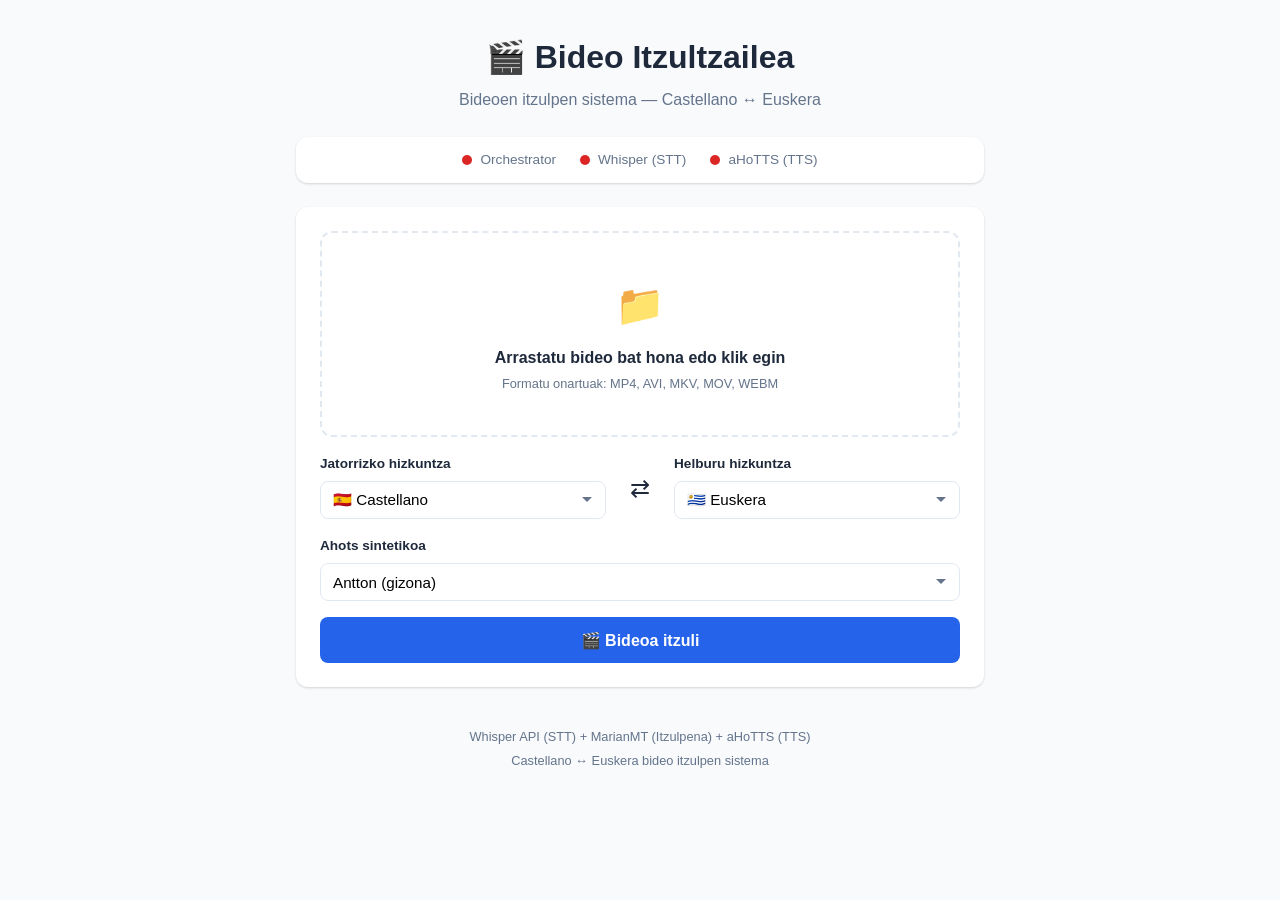
==== app/templates/index.html @ 9e3d77a4 "Bideo Itzultzailearen clona" ====
<!DOCTYPE html>
<html lang="eu">
<head>
    <meta charset="UTF-8">
    <meta name="viewport" content="width=device-width, initial-scale=1.0">
    <title>Bideo Itzultzailea - Video Translator</title>
    <link rel="stylesheet" href="/static/css/style.css">
</head>
<body>
    <div class="container">
        <!-- Header -->
        <header class="header">
            <h1>🎬 Bideo Itzultzailea</h1>
            <p class="subtitle">Bideoen itzulpen sistema — Castellano ↔ Euskera</p>
        </header>

        <!-- Service Status -->
        <div class="status-bar" id="statusBar">
            <div class="status-item">
                <span class="status-dot" id="statusOrchestrator"></span>
                <span>Orchestrator</span>
            </div>
            <div class="status-item">
                <span class="status-dot" id="statusWhisper"></span>
                <span>Whisper (STT)</span>
            </div>
            <div class="status-item">
                <span class="status-dot" id="statusAhotts"></span>
                <span>aHoTTS (TTS)</span>
            </div>
        </div>

        <!-- Main Form -->
        <div class="card">
            <form id="translateForm">
                <!-- File Upload -->
                <div class="upload-area" id="uploadArea">
                    <div class="upload-icon">📁</div>
                    <p class="upload-text">Arrastatu bideo bat hona edo klik egin</p>
                    <p class="upload-hint">Formatu onartuak: MP4, AVI, MKV, MOV, WEBM</p>
                    <input type="file" id="videoFile" accept="video/*" hidden>
                </div>

                <div class="file-info" id="fileInfo" style="display: none;">
                    <span class="file-name" id="fileName"></span>
                    <button type="button" class="btn-remove" id="removeFile">✕</button>
                </div>

                <!-- Video Preview -->
                <div class="preview-container" id="previewContainer" style="display: none;">
                    <video id="videoPreview" controls></video>
                </div>

                <!-- Language Selection -->
                <div class="form-row">
                    <div class="form-group">
                        <label for="sourceLang">Jatorrizko hizkuntza</label>
                        <select id="sourceLang" required>
                            <option value="es">🇪🇸 Castellano</option>
                            <option value="eu">🇺🇾 Euskera</option>
                        </select>
                    </div>

                    <div class="swap-btn" id="swapLangs" title="Hizkuntzak trukatu">
                        ⇄
                    </div>

                    <div class="form-group">
                        <label for="targetLang">Helburu hizkuntza</label>
                        <select id="targetLang" required>
                            <option value="eu">🇺🇾 Euskera</option>
                            <option value="es">🇪🇸 Castellano</option>
                        </select>
                    </div>
                </div>

                <!-- Voice Selection -->
                <div class="form-group">
                    <label for="voice">Ahots sintetikoa</label>
                    <select id="voice" required>
                        <option value="" disabled>Ahotsak kargatzen...</option>
                    </select>
                </div>

                <!-- Submit -->
                <button type="submit" class="btn-primary" id="submitBtn">
                    🎬 Bideoa itzuli
                </button>
            </form>
        </div>

        <!-- Progress -->
        <div class="card progress-card" id="progressCard" style="display: none;">
            <h3>Itzulpen prozesua</h3>
            <div class="progress-bar-container">
                <div class="progress-bar" id="progressBar"></div>
            </div>
            <p class="progress-text" id="progressText">Hasieratzen...</p>
            <div class="progress-steps">
                <div class="step" id="step-upload" data-step="uploading">
                    <div class="step-icon">📤</div>
                    <span>Igoera</span>
                </div>
                <div class="step" id="step-extract" data-step="extracting_audio">
                    <div class="step-icon">🎵</div>
                    <span>Audioa</span>
                </div>
                <div class="step" id="step-transcribe" data-step="transcribing">
                    <div class="step-icon">📝</div>
                    <span>Transkripzioa</span>
                </div>
                <div class="step" id="step-translate" data-step="translating">
                    <div class="step-icon">🔄</div>
                    <span>Itzulpena</span>
                </div>
                <div class="step" id="step-synthesize" data-step="synthesizing">
                    <div class="step-icon">🗣️</div>
                    <span>Sintesia</span>
                </div>
                <div class="step" id="step-combine" data-step="combining">
                    <div class="step-icon">🔗</div>
                    <span>Konbinazioa</span>
                </div>
                <div class="step" id="step-finalize" data-step="finalizing">
                    <div class="step-icon">✅</div>
                    <span>Amaiera</span>
                </div>
            </div>
        </div>

        <!-- Results -->
        <div class="card results-card" id="resultsCard" style="display: none;">
            <h3>Emaitza</h3>
            <div class="result-section">
                <h4>Jatorrizko testua (transkripzioa):</h4>
                <div class="text-box" id="originalText"></div>
            </div>
            <div class="result-section">
                <h4>Itzulitako testua:</h4>
                <div class="text-box" id="translatedText"></div>
            </div>
            <div class="result-actions">
                <a class="btn-primary btn-download" id="downloadBtn" href="#" download>
                    ⬇️ Itzulitako bideoa deskargatu
                </a>
                <button class="btn-secondary" id="newTranslation">
                    🔄 Itzulpen berria
                </button>
            </div>
        </div>

        <!-- Error -->
        <div class="card error-card" id="errorCard" style="display: none;">
            <h3>⚠️ Errorea</h3>
            <p id="errorText"></p>
            <button class="btn-secondary" id="retryBtn">Berriz saiatu</button>
        </div>

        <!-- Footer -->
        <footer class="footer">
            <p>Whisper API (STT) + MarianMT (Itzulpena) + aHoTTS (TTS)</p>
            <p>Castellano ↔ Euskera bideo itzulpen sistema</p>
        </footer>
    </div>

    <script src="/static/js/app.js"></script>
</body>
</html>
---- static/css/style.css ----
/* =============================================================================
   Bideo Itzultzailea - Styles
   ============================================================================= */

:root {
    --primary: #2563eb;
    --primary-dark: #1d4ed8;
    --primary-light: #dbeafe;
    --success: #16a34a;
    --error: #dc2626;
    --warning: #d97706;
    --bg: #f8fafc;
    --card-bg: #ffffff;
    --text: #1e293b;
    --text-secondary: #64748b;
    --border: #e2e8f0;
    --radius: 12px;
    --shadow: 0 1px 3px rgba(0,0,0,0.1), 0 1px 2px rgba(0,0,0,0.06);
    --shadow-lg: 0 10px 15px -3px rgba(0,0,0,0.1), 0 4px 6px -2px rgba(0,0,0,0.05);
}

* {
    margin: 0;
    padding: 0;
    box-sizing: border-box;
}

body {
    font-family: -apple-system, BlinkMacSystemFont, 'Segoe UI', Roboto, Oxygen, Ubuntu, sans-serif;
    background: var(--bg);
    color: var(--text);
    line-height: 1.6;
    min-height: 100vh;
}

.container {
    max-width: 720px;
    margin: 0 auto;
    padding: 2rem 1rem;
}

/* Header */
.header {
    text-align: center;
    margin-bottom: 1.5rem;
}

.header h1 {
    font-size: 2rem;
    font-weight: 700;
    margin-bottom: 0.25rem;
}

.subtitle {
    color: var(--text-secondary);
    font-size: 1rem;
}

/* Status Bar */
.status-bar {
    display: flex;
    justify-content: center;
    gap: 1.5rem;
    padding: 0.75rem;
    background: var(--card-bg);
    border-radius: var(--radius);
    box-shadow: var(--shadow);
    margin-bottom: 1.5rem;
    flex-wrap: wrap;
}

.status-item {
    display: flex;
    align-items: center;
    gap: 0.5rem;
    font-size: 0.85rem;
    color: var(--text-secondary);
}

.status-dot {
    width: 10px;
    height: 10px;
    border-radius: 50%;
    background: #cbd5e1;
    transition: background 0.3s;
}

.status-dot.ok { background: var(--success); }
.status-dot.error { background: var(--error); }
.status-dot.loading { background: var(--warning); animation: pulse 1s infinite; }

@keyframes pulse {
    0%, 100% { opacity: 1; }
    50% { opacity: 0.4; }
}

/* Card */
.card {
    background: var(--card-bg);
    border-radius: var(--radius);
    box-shadow: var(--shadow);
    padding: 1.5rem;
    margin-bottom: 1.5rem;
}

/* Upload Area */
.upload-area {
    border: 2px dashed var(--border);
    border-radius: var(--radius);
    padding: 2.5rem 1.5rem;
    text-align: center;
    cursor: pointer;
    transition: all 0.2s;
    margin-bottom: 1rem;
}

.upload-area:hover, .upload-area.dragover {
    border-color: var(--primary);
    background: var(--primary-light);
}

.upload-icon {
    font-size: 2.5rem;
    margin-bottom: 0.5rem;
}

.upload-text {
    font-weight: 600;
    margin-bottom: 0.25rem;
}

.upload-hint {
    font-size: 0.8rem;
    color: var(--text-secondary);
}

/* File Info */
.file-info {
    display: flex;
    align-items: center;
    justify-content: space-between;
    background: var(--primary-light);
    padding: 0.75rem 1rem;
    border-radius: 8px;
    margin-bottom: 1rem;
}

.file-name {
    font-weight: 500;
    font-size: 0.9rem;
    overflow: hidden;
    text-overflow: ellipsis;
    white-space: nowrap;
}

.btn-remove {
    background: none;
    border: none;
    font-size: 1.2rem;
    cursor: pointer;
    color: var(--text-secondary);
    padding: 0.25rem 0.5rem;
    border-radius: 4px;
}

.btn-remove:hover {
    background: rgba(0,0,0,0.05);
    color: var(--error);
}

/* Preview */
.preview-container {
    margin-bottom: 1rem;
    border-radius: 8px;
    overflow: hidden;
}

.preview-container video {
    width: 100%;
    border-radius: 8px;
    background: #000;
}

/* Form Elements */
.form-row {
    display: flex;
    gap: 1rem;
    align-items: flex-end;
    margin-bottom: 1rem;
}

.form-group {
    flex: 1;
    margin-bottom: 1rem;
}

.form-row .form-group {
    margin-bottom: 0;
}

label {
    display: block;
    font-weight: 600;
    font-size: 0.85rem;
    margin-bottom: 0.4rem;
    color: var(--text);
}

select {
    width: 100%;
    padding: 0.6rem 0.75rem;
    border: 1.5px solid var(--border);
    border-radius: 8px;
    font-size: 0.95rem;
    background: white;
    cursor: pointer;
    transition: border-color 0.2s;
    appearance: none;
    background-image: url("data:image/svg+xml,%3Csvg xmlns='http://www.w3.org/2000/svg' width='12' height='12' viewBox='0 0 12 12'%3E%3Cpath fill='%2364748b' d='M6 8L1 3h10z'/%3E%3C/svg%3E");
    background-repeat: no-repeat;
    background-position: right 0.75rem center;
}

select:focus {
    outline: none;
    border-color: var(--primary);
    box-shadow: 0 0 0 3px rgba(37, 99, 235, 0.1);
}

.swap-btn {
    font-size: 1.5rem;
    cursor: pointer;
    padding: 0.5rem;
    border-radius: 50%;
    transition: all 0.2s;
    user-select: none;
    flex-shrink: 0;
    margin-bottom: 0.15rem;
}

.swap-btn:hover {
    background: var(--primary-light);
    color: var(--primary);
}

/* Buttons */
.btn-primary {
    display: block;
    width: 100%;
    padding: 0.85rem;
    background: var(--primary);
    color: white;
    border: none;
    border-radius: 8px;
    font-size: 1rem;
    font-weight: 600;
    cursor: pointer;
    transition: background 0.2s;
    text-align: center;
    text-decoration: none;
}

.btn-primary:hover { background: var(--primary-dark); }
.btn-primary:disabled {
    background: #94a3b8;
    cursor: not-allowed;
}

.btn-secondary {
    display: inline-block;
    padding: 0.7rem 1.5rem;
    background: white;
    color: var(--text);
    border: 1.5px solid var(--border);
    border-radius: 8px;
    font-size: 0.95rem;
    font-weight: 500;
    cursor: pointer;
    transition: all 0.2s;
    text-decoration: none;
}

.btn-secondary:hover { border-color: var(--primary); color: var(--primary); }

/* Progress */
.progress-card h3 {
    margin-bottom: 1rem;
}

.progress-bar-container {
    width: 100%;
    height: 8px;
    background: #e2e8f0;
    border-radius: 4px;
    overflow: hidden;
    margin-bottom: 0.75rem;
}

.progress-bar {
    height: 100%;
    background: var(--primary);
    border-radius: 4px;
    transition: width 0.5s ease;
    width: 0%;
}

.progress-text {
    text-align: center;
    color: var(--text-secondary);
    font-size: 0.9rem;
    margin-bottom: 1.5rem;
}

.progress-steps {
    display: flex;
    justify-content: space-between;
    gap: 0.25rem;
}

.step {
    display: flex;
    flex-direction: column;
    align-items: center;
    gap: 0.25rem;
    font-size: 0.7rem;
    color: var(--text-secondary);
    opacity: 0.4;
    transition: all 0.3s;
}

.step.active {
    opacity: 1;
    color: var(--primary);
    font-weight: 600;
}

.step.done {
    opacity: 1;
    color: var(--success);
}

.step-icon {
    font-size: 1.3rem;
}

/* Results */
.results-card h3 {
    margin-bottom: 1rem;
}

.result-section {
    margin-bottom: 1rem;
}

.result-section h4 {
    font-size: 0.85rem;
    color: var(--text-secondary);
    margin-bottom: 0.4rem;
    font-weight: 600;
}

.text-box {
    background: var(--bg);
    padding: 0.75rem 1rem;
    border-radius: 8px;
    font-size: 0.9rem;
    line-height: 1.5;
    max-height: 150px;
    overflow-y: auto;
    border: 1px solid var(--border);
}

.result-actions {
    display: flex;
    gap: 1rem;
    margin-top: 1.5rem;
    flex-wrap: wrap;
}

.btn-download {
    flex: 1;
    min-width: 200px;
}

/* Error */
.error-card {
    border-left: 4px solid var(--error);
}

.error-card h3 {
    color: var(--error);
    margin-bottom: 0.5rem;
}

.error-card p {
    margin-bottom: 1rem;
    color: var(--text-secondary);
    font-size: 0.9rem;
}

/* Footer */
.footer {
    text-align: center;
    padding-top: 1rem;
    color: var(--text-secondary);
    font-size: 0.8rem;
}

.footer p + p {
    margin-top: 0.2rem;
}

/* Responsive */
@media (max-width: 600px) {
    .container { padding: 1rem 0.75rem; }
    .header h1 { font-size: 1.5rem; }
    .form-row { flex-direction: column; gap: 0; }
    .swap-btn { align-self: center; transform: rotate(90deg); margin: 0.5rem 0; }
    .progress-steps { flex-wrap: wrap; justify-content: center; gap: 0.75rem; }
    .result-actions { flex-direction: column; }
}
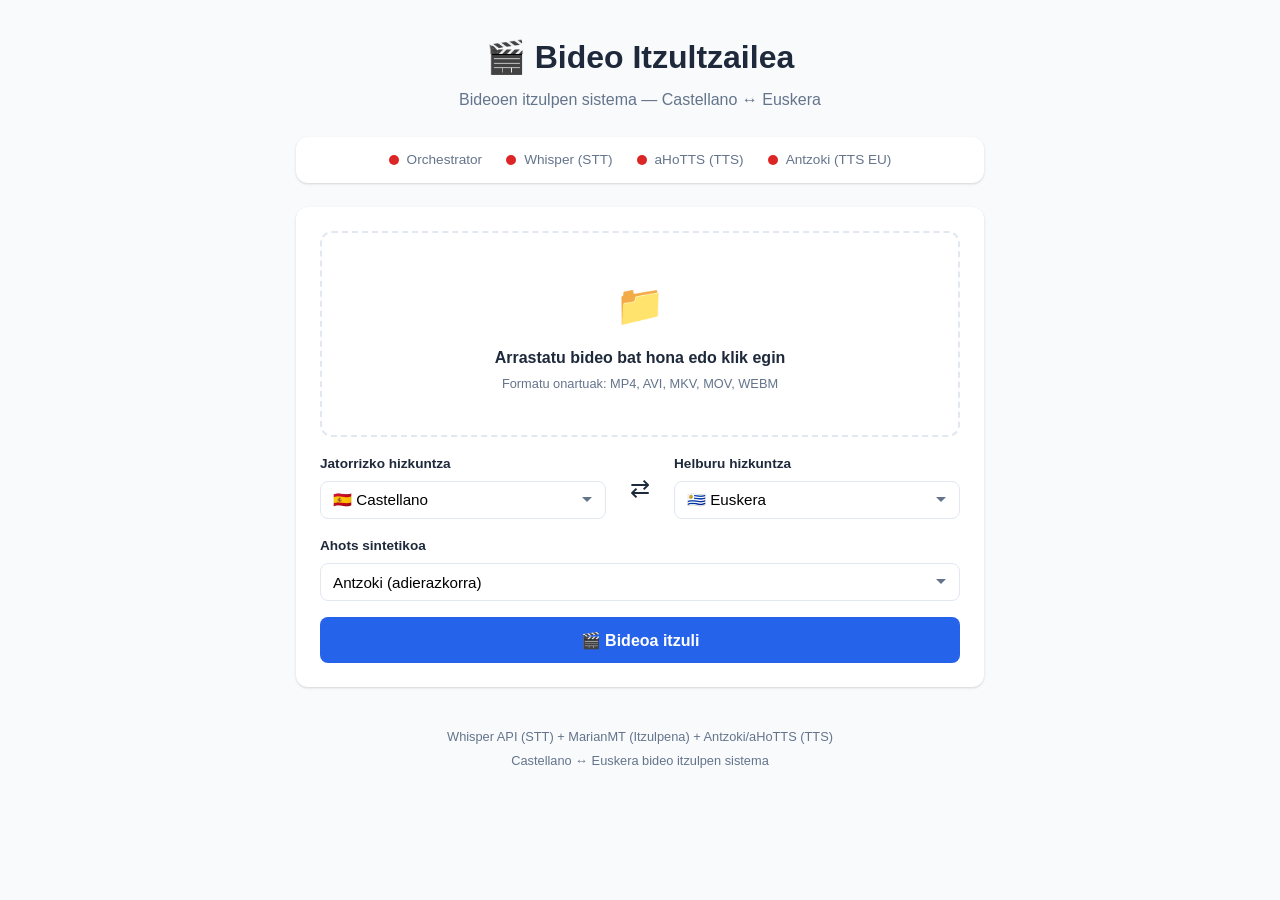
==== commit f18b4de9: "antzoki lokalean executatzeko" ====
--- a/app/templates/index.html
+++ b/app/templates/index.html
@@ -28,6 +28,10 @@
                 <span class="status-dot" id="statusAhotts"></span>
                 <span>aHoTTS (TTS)</span>
             </div>
+            <div class="status-item">
+                <span class="status-dot" id="statusAntzoki"></span>
+                <span>Antzoki (TTS EU)</span>
+            </div>
         </div>
 
         <!-- Main Form -->
@@ -128,6 +132,44 @@
             </div>
         </div>
 
+        <!-- Transcript review (urrats-1: SRT editagarria, itzuli aurretik) -->
+        <div class="card review-card" id="transcriptReviewCard" style="display: none;">
+            <h3>1. Berrikusi transkripzioa</h3>
+            <p class="review-hint">
+                Zuzendu behar duzun testua SRT formatuan dago. Editatu eta,
+                gustura zaudenean, onartu itzultzeko.
+            </p>
+            <textarea id="transcriptSrtEditor" class="srt-editor" spellcheck="false"></textarea>
+            <div class="result-actions">
+                <button type="button" class="btn-primary" id="approveTranscriptBtn">
+                    ✅ Onartu eta itzuli
+                </button>
+            </div>
+        </div>
+
+        <!-- Translation review (urrats-2: SRT itzulia, irakurtzeko) -->
+        <div class="card review-card" id="translationReviewCard" style="display: none;">
+            <h3>2. Berrikusi itzulpena</h3>
+            <p class="review-hint">Itzulpena honela geratu da. Onartzen baduzu, ahotsa sortuko da.</p>
+            <textarea id="translationSrtViewer" class="srt-editor" readonly spellcheck="false"></textarea>
+            <div class="result-actions">
+                <button type="button" class="btn-primary" id="approveTranslationBtn">
+                    ✅ Onartu eta ahotsa sortu
+                </button>
+            </div>
+        </div>
+
+        <!-- Synthesis review (urrats-3: ahotsa sortuta, bideoa falta) -->
+        <div class="card review-card" id="synthesisReviewCard" style="display: none;">
+            <h3>3. Ahotsa sortuta</h3>
+            <p class="review-hint">Ahotsa sortu da. Onartzen baduzu, bideo finala sortuko da.</p>
+            <div class="result-actions">
+                <button type="button" class="btn-primary" id="approveSynthesisBtn">
+                    ✅ Onartu eta bideoa sortu
+                </button>
+            </div>
+        </div>
+
         <!-- Results -->
         <div class="card results-card" id="resultsCard" style="display: none;">
             <h3>Emaitza</h3>
@@ -158,7 +200,7 @@
 
         <!-- Footer -->
         <footer class="footer">
-            <p>Whisper API (STT) + MarianMT (Itzulpena) + aHoTTS (TTS)</p>
+            <p>Whisper API (STT) + MarianMT (Itzulpena) + Antzoki/aHoTTS (TTS)</p>
             <p>Castellano ↔ Euskera bideo itzulpen sistema</p>
         </footer>
     </div>
--- a/static/css/style.css
+++ b/static/css/style.css
@@ -377,6 +377,37 @@
     flex-wrap: wrap;
 }
 
+/* Step-by-step review cards (transcript / translation / synthesis) */
+.review-card h3 {
+    margin-bottom: 0.5rem;
+}
+
+.review-hint {
+    font-size: 0.85rem;
+    color: var(--text-secondary);
+    margin-bottom: 0.75rem;
+    line-height: 1.4;
+}
+
+.srt-editor {
+    width: 100%;
+    min-height: 260px;
+    background: var(--bg);
+    color: var(--text);
+    border: 1px solid var(--border);
+    border-radius: 8px;
+    padding: 0.75rem 1rem;
+    font-family: ui-monospace, SFMono-Regular, Menlo, Consolas, monospace;
+    font-size: 0.85rem;
+    line-height: 1.5;
+    resize: vertical;
+    box-sizing: border-box;
+}
+
+.srt-editor[readonly] {
+    opacity: 0.85;
+}
+
 .btn-download {
     flex: 1;
     min-width: 200px;
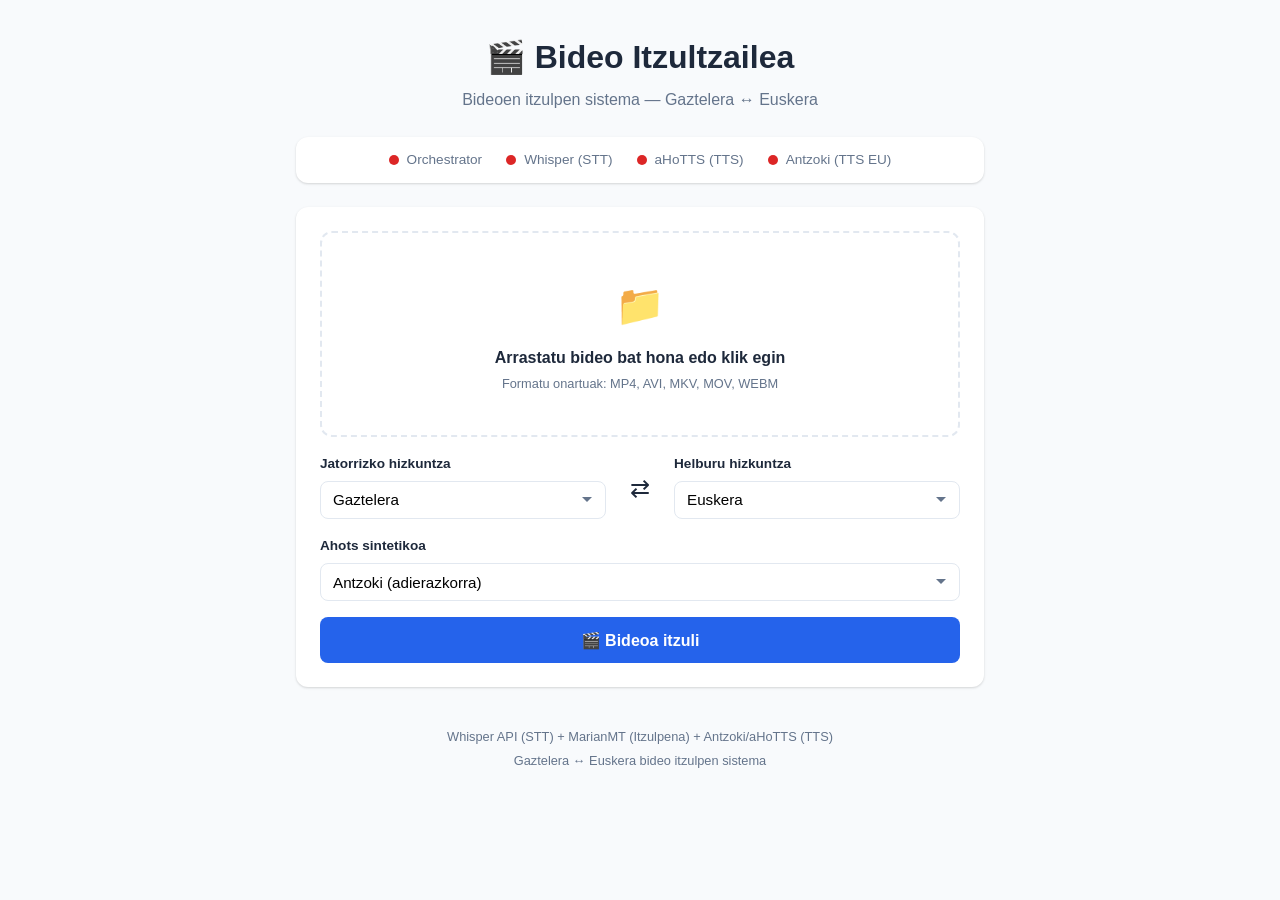
==== commit fd56c652: "añadiendo mejoras" ====
--- a/app/templates/index.html
+++ b/app/templates/index.html
@@ -4,14 +4,14 @@
     <meta charset="UTF-8">
     <meta name="viewport" content="width=device-width, initial-scale=1.0">
     <title>Bideo Itzultzailea - Video Translator</title>
-    <link rel="stylesheet" href="/static/css/style.css">
+    <link rel="stylesheet" href="/static/css/style.css?v=20261007-2">
 </head>
 <body>
     <div class="container">
         <!-- Header -->
         <header class="header">
             <h1>🎬 Bideo Itzultzailea</h1>
-            <p class="subtitle">Bideoen itzulpen sistema — Castellano ↔ Euskera</p>
+            <p class="subtitle">Bideoen itzulpen sistema — Gaztelera ↔ Euskera</p>
         </header>
 
         <!-- Service Status -->
@@ -60,8 +60,8 @@
                     <div class="form-group">
                         <label for="sourceLang">Jatorrizko hizkuntza</label>
                         <select id="sourceLang" required>
-                            <option value="es">🇪🇸 Castellano</option>
-                            <option value="eu">🇺🇾 Euskera</option>
+                            <option value="es"> Gaztelera</option>
+                            <option value="eu"> Euskera</option>
                         </select>
                     </div>
 
@@ -72,8 +72,8 @@
                     <div class="form-group">
                         <label for="targetLang">Helburu hizkuntza</label>
                         <select id="targetLang" required>
-                            <option value="eu">🇺🇾 Euskera</option>
-                            <option value="es">🇪🇸 Castellano</option>
+                            <option value="eu"> Euskera</option>
+                            <option value="es"> Gaztelera</option>
                         </select>
                     </div>
                 </div>
@@ -136,11 +136,16 @@
         <div class="card review-card" id="transcriptReviewCard" style="display: none;">
             <h3>1. Berrikusi transkripzioa</h3>
             <p class="review-hint">
-                Zuzendu behar duzun testua SRT formatuan dago. Editatu eta,
-                gustura zaudenean, onartu itzultzeko.
+                Zuzendu denborak edo testua, eta onartu itzultzeko.
             </p>
-            <textarea id="transcriptSrtEditor" class="srt-editor" spellcheck="false"></textarea>
-            <div class="result-actions">
+            <div class="subtitle-editor-header" aria-hidden="true">
+                <span>#</span><span>Hasiera</span><span>Amaiera</span><span>Testua</span><span></span>
+            </div>
+            <div id="transcriptSubtitleEditor" class="subtitle-editor"></div>
+            <div class="result-actions">
+                <button type="button" class="btn-secondary add-subtitle-btn" data-editor="transcriptSubtitleEditor">
+                    + Azpititulua
+                </button>
                 <button type="button" class="btn-primary" id="approveTranscriptBtn">
                     ✅ Onartu eta itzuli
                 </button>
@@ -150,9 +155,15 @@
         <!-- Translation review (urrats-2: SRT itzulia, irakurtzeko) -->
         <div class="card review-card" id="translationReviewCard" style="display: none;">
             <h3>2. Berrikusi itzulpena</h3>
-            <p class="review-hint">Itzulpena honela geratu da. Onartzen baduzu, ahotsa sortuko da.</p>
-            <textarea id="translationSrtViewer" class="srt-editor" readonly spellcheck="false"></textarea>
-            <div class="result-actions">
+            <p class="review-hint">Zuzendu itzulpena edo denborak ahotsa sortu aurretik.</p>
+            <div class="subtitle-editor-header" aria-hidden="true">
+                <span>#</span><span>Hasiera</span><span>Amaiera</span><span>Testua</span><span></span>
+            </div>
+            <div id="translationSubtitleEditor" class="subtitle-editor"></div>
+            <div class="result-actions">
+                <button type="button" class="btn-secondary add-subtitle-btn" data-editor="translationSubtitleEditor">
+                    + Azpititulua
+                </button>
                 <button type="button" class="btn-primary" id="approveTranslationBtn">
                     ✅ Onartu eta ahotsa sortu
                 </button>
@@ -201,10 +212,10 @@
         <!-- Footer -->
         <footer class="footer">
             <p>Whisper API (STT) + MarianMT (Itzulpena) + Antzoki/aHoTTS (TTS)</p>
-            <p>Castellano ↔ Euskera bideo itzulpen sistema</p>
+            <p>Gaztelera ↔ Euskera bideo itzulpen sistema</p>
         </footer>
     </div>
 
-    <script src="/static/js/app.js"></script>
+    <script src="/static/js/app.js?v=20261007-2"></script>
 </body>
 </html>
--- a/static/css/style.css
+++ b/static/css/style.css
@@ -389,23 +389,102 @@
     line-height: 1.4;
 }
 
-.srt-editor {
+.subtitle-editor {
     width: 100%;
-    min-height: 260px;
+    max-height: 420px;
+    overflow-y: auto;
     background: var(--bg);
+    border: 1px solid var(--border);
+    border-radius: 8px;
+}
+
+.subtitle-editor-header,
+.subtitle-row {
+    display: grid;
+    grid-template-columns: 2rem 6.5rem 6.5rem minmax(12rem, 1fr) 2.5rem;
+    gap: 0.5rem;
+    align-items: center;
+    padding: 0.55rem 0.65rem;
+}
+
+.subtitle-editor-header {
+    color: var(--text-secondary);
+    font-size: 0.72rem;
+    font-weight: 600;
+    text-transform: uppercase;
+}
+
+.subtitle-row + .subtitle-row {
+    border-top: 1px solid var(--border);
+}
+
+.subtitle-number {
+    color: var(--text-secondary);
+    font-size: 0.78rem;
+    text-align: center;
+}
+
+.subtitle-time,
+.subtitle-text {
+    width: 100%;
+    box-sizing: border-box;
+    border: 1px solid var(--border);
+    border-radius: 6px;
+    background: var(--card-bg);
     color: var(--text);
-    border: 1px solid var(--border);
-    border-radius: 8px;
-    padding: 0.75rem 1rem;
+    padding: 0.5rem;
+    font: inherit;
+    font-size: 0.85rem;
+}
+
+.subtitle-time {
     font-family: ui-monospace, SFMono-Regular, Menlo, Consolas, monospace;
-    font-size: 0.85rem;
-    line-height: 1.5;
+}
+
+.subtitle-text {
+    min-height: 3.3rem;
+    line-height: 1.35;
     resize: vertical;
-    box-sizing: border-box;
-}
-
-.srt-editor[readonly] {
-    opacity: 0.85;
+}
+
+.subtitle-time:focus,
+.subtitle-text:focus {
+    border-color: var(--primary);
+    outline: 2px solid color-mix(in srgb, var(--primary) 18%, transparent);
+}
+
+.subtitle-delete {
+    width: 2.25rem;
+    height: 2.25rem;
+    border: 0;
+    border-radius: 6px;
+    background: transparent;
+    color: var(--error);
+    cursor: pointer;
+    font-size: 1.4rem;
+}
+
+.subtitle-delete:hover {
+    background: color-mix(in srgb, var(--error) 10%, transparent);
+}
+
+@media (max-width: 680px) {
+    .subtitle-editor-header {
+        display: none;
+    }
+
+    .subtitle-row {
+        grid-template-columns: 2rem 1fr 1fr 2.5rem;
+    }
+
+    .subtitle-text {
+        grid-column: 2 / 5;
+    }
+
+    .subtitle-delete {
+        grid-column: 4;
+        grid-row: 1;
+    }
 }
 
 .btn-download {
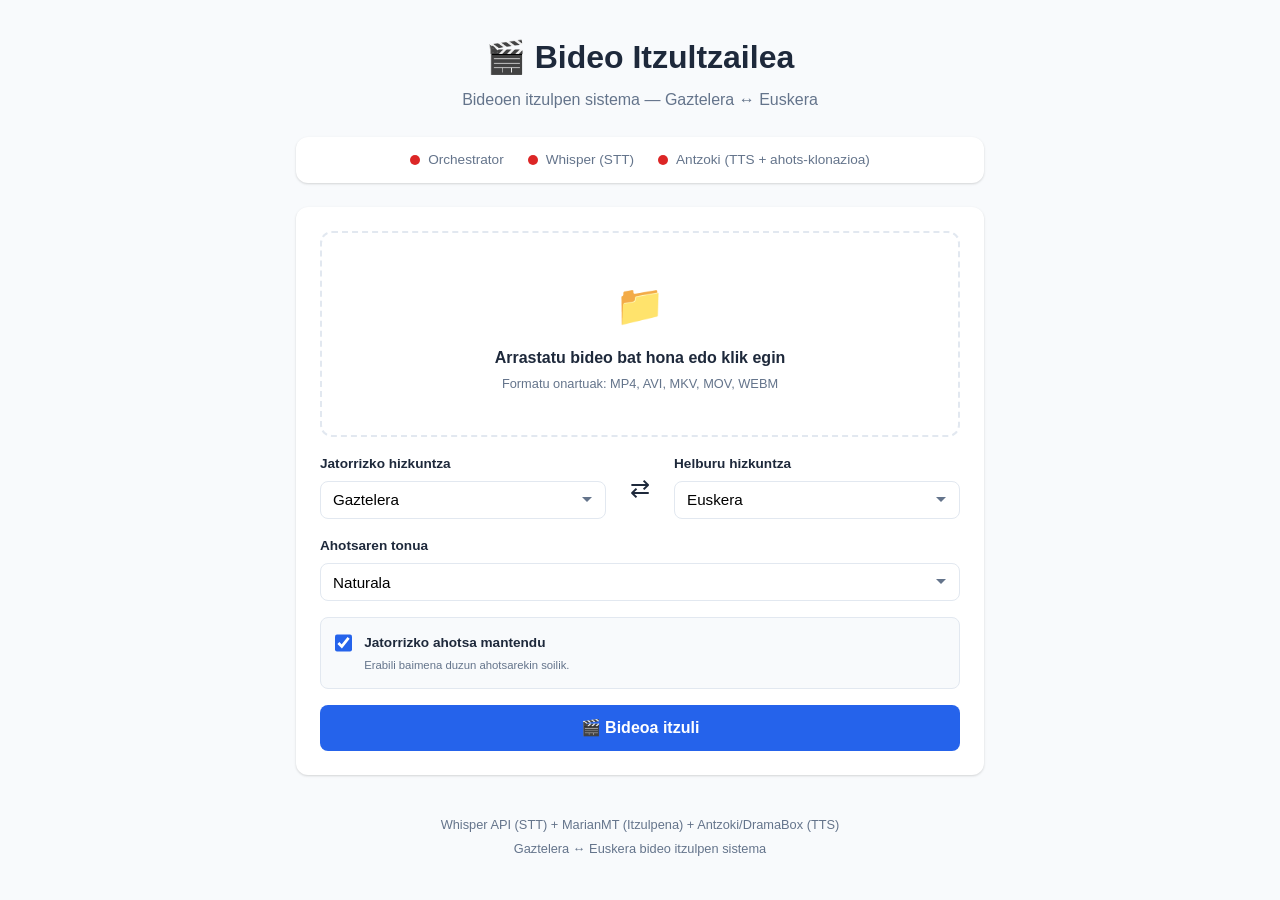
==== commit c0575b8a: "ahots klonazioa eta srt hobekuntza" ====
--- a/app/templates/index.html
+++ b/app/templates/index.html
@@ -4,7 +4,7 @@
     <meta charset="UTF-8">
     <meta name="viewport" content="width=device-width, initial-scale=1.0">
     <title>Bideo Itzultzailea - Video Translator</title>
-    <link rel="stylesheet" href="/static/css/style.css?v=20261007-2">
+    <link rel="stylesheet" href="/static/css/style.css?v=20261008-4">
 </head>
 <body>
     <div class="container">
@@ -25,12 +25,8 @@
                 <span>Whisper (STT)</span>
             </div>
             <div class="status-item">
-                <span class="status-dot" id="statusAhotts"></span>
-                <span>aHoTTS (TTS)</span>
-            </div>
-            <div class="status-item">
                 <span class="status-dot" id="statusAntzoki"></span>
-                <span>Antzoki (TTS EU)</span>
+                <span>Antzoki (TTS + ahots-klonazioa)</span>
             </div>
         </div>
 
@@ -78,13 +74,21 @@
                     </div>
                 </div>
 
-                <!-- Voice Selection -->
+                <!-- Delivery Style -->
                 <div class="form-group">
-                    <label for="voice">Ahots sintetikoa</label>
+                    <label for="voice">Ahotsaren tonua</label>
                     <select id="voice" required>
-                        <option value="" disabled>Ahotsak kargatzen...</option>
+                        <option value="" disabled>Estiloak kargatzen...</option>
                     </select>
                 </div>
+
+                <label class="checkbox-option" for="cloneVoice">
+                    <input type="checkbox" id="cloneVoice" checked>
+                    <span>
+                        <strong>Jatorrizko ahotsa mantendu</strong>
+                        <small>Erabili baimena duzun ahotsarekin soilik.</small>
+                    </span>
+                </label>
 
                 <!-- Submit -->
                 <button type="submit" class="btn-primary" id="submitBtn">
@@ -136,14 +140,41 @@
         <div class="card review-card" id="transcriptReviewCard" style="display: none;">
             <h3>1. Berrikusi transkripzioa</h3>
             <p class="review-hint">
-                Zuzendu denborak edo testua, eta onartu itzultzeko.
+                Bi ikuspegiak sinkronizatuta daude. Aldatu testua edo denborak batean, eta bestea automatikoki eguneratuko da.
             </p>
-            <div class="subtitle-editor-header" aria-hidden="true">
-                <span>#</span><span>Hasiera</span><span>Amaiera</span><span>Testua</span><span></span>
-            </div>
-            <div id="transcriptSubtitleEditor" class="subtitle-editor"></div>
-            <div class="result-actions">
-                <button type="button" class="btn-secondary add-subtitle-btn" data-editor="transcriptSubtitleEditor">
+            <div class="subtitle-file-actions">
+                <button type="button" class="btn-secondary" id="downloadTranscriptBtn">
+                    ⬇️ SRT deskargatu
+                </button>
+                <button type="button" class="btn-secondary" id="uploadTranscriptBtn">
+                    📤 SRT igo
+                </button>
+                <input type="file" id="transcriptFileInput" accept=".srt,application/x-subrip,text/plain" hidden>
+            </div>
+            <div class="transcript-view-switch" role="tablist" aria-label="Transkripzio ikuspegia">
+                <button type="button" class="transcript-view-btn active" data-view="sentences" role="tab" aria-selected="true">
+                    Esaldi osoak
+                </button>
+                <button type="button" class="transcript-view-btn" data-view="captions" role="tab" aria-selected="false">
+                    Bideoko zatiak
+                </button>
+            </div>
+            <div id="transcriptSentencesPanel" class="transcript-view-panel">
+                <p class="transcript-view-hint">Itzulpenak eta ahots-sintesiak esaldi oso hauek erabiliko dituzte.</p>
+                <div class="subtitle-editor-header" aria-hidden="true">
+                    <span>#</span><span>Hasiera</span><span>Amaiera</span><span>Testua</span><span></span>
+                </div>
+                <div id="transcriptSubtitleEditor" class="subtitle-editor transcript-editor"></div>
+            </div>
+            <div id="transcriptCaptionsPanel" class="transcript-view-panel" hidden>
+                <p class="transcript-view-hint">Zati labur hauek bideoan nabarmendu eta SRT fitxategian gordeko dira.</p>
+                <div class="subtitle-editor-header" aria-hidden="true">
+                    <span>#</span><span>Hasiera</span><span>Amaiera</span><span>Testua</span><span></span>
+                </div>
+                <div id="transcriptCaptionEditor" class="subtitle-editor transcript-editor"></div>
+            </div>
+            <div class="result-actions">
+                <button type="button" class="btn-secondary" id="addTranscriptSubtitleBtn">
                     + Azpititulua
                 </button>
                 <button type="button" class="btn-primary" id="approveTranscriptBtn">
@@ -211,11 +242,11 @@
 
         <!-- Footer -->
         <footer class="footer">
-            <p>Whisper API (STT) + MarianMT (Itzulpena) + Antzoki/aHoTTS (TTS)</p>
+            <p>Whisper API (STT) + MarianMT (Itzulpena) + Antzoki/DramaBox (TTS)</p>
             <p>Gaztelera ↔ Euskera bideo itzulpen sistema</p>
         </footer>
     </div>
 
-    <script src="/static/js/app.js?v=20261007-2"></script>
+    <script src="/static/js/app.js?v=20261008-4"></script>
 </body>
 </html>
--- a/static/css/style.css
+++ b/static/css/style.css
@@ -198,6 +198,36 @@
     margin-bottom: 0;
 }
 
+.checkbox-option {
+    display: flex;
+    gap: 0.75rem;
+    align-items: flex-start;
+    padding: 0.85rem;
+    margin-bottom: 1rem;
+    border: 1px solid var(--border);
+    border-radius: 8px;
+    background: var(--bg);
+    cursor: pointer;
+}
+
+.checkbox-option input {
+    width: 1.1rem;
+    height: 1.1rem;
+    margin-top: 0.15rem;
+    accent-color: var(--primary);
+}
+
+.checkbox-option span,
+.checkbox-option small {
+    display: block;
+}
+
+.checkbox-option small {
+    margin-top: 0.15rem;
+    color: var(--text-secondary);
+    font-weight: 400;
+}
+
 label {
     display: block;
     font-weight: 600;
@@ -389,6 +419,50 @@
     line-height: 1.4;
 }
 
+.subtitle-file-actions {
+    display: flex;
+    gap: 0.75rem;
+    margin-bottom: 0.75rem;
+    flex-wrap: wrap;
+}
+
+.subtitle-file-actions .btn-secondary {
+    padding: 0.55rem 0.85rem;
+}
+
+.transcript-view-switch {
+    display: grid;
+    grid-template-columns: 1fr 1fr;
+    padding: 0.25rem;
+    margin-bottom: 0.75rem;
+    border: 1px solid var(--border);
+    border-radius: 8px;
+    background: var(--bg);
+}
+
+.transcript-view-btn {
+    padding: 0.55rem 0.75rem;
+    border: 0;
+    border-radius: 6px;
+    background: transparent;
+    color: var(--text-secondary);
+    font: inherit;
+    font-weight: 600;
+    cursor: pointer;
+}
+
+.transcript-view-btn.active {
+    background: var(--card-bg);
+    color: var(--primary);
+    box-shadow: var(--shadow);
+}
+
+.transcript-view-hint {
+    margin-bottom: 0.35rem;
+    color: var(--text-secondary);
+    font-size: 0.8rem;
+}
+
 .subtitle-editor {
     width: 100%;
     max-height: 420px;
@@ -416,6 +490,16 @@
 
 .subtitle-row + .subtitle-row {
     border-top: 1px solid var(--border);
+}
+
+.subtitle-row {
+    border-left: 3px solid transparent;
+    transition: background 0.15s, border-color 0.15s;
+}
+
+.subtitle-row.active {
+    background: var(--primary-light);
+    border-left-color: var(--primary);
 }
 
 .subtitle-number {
